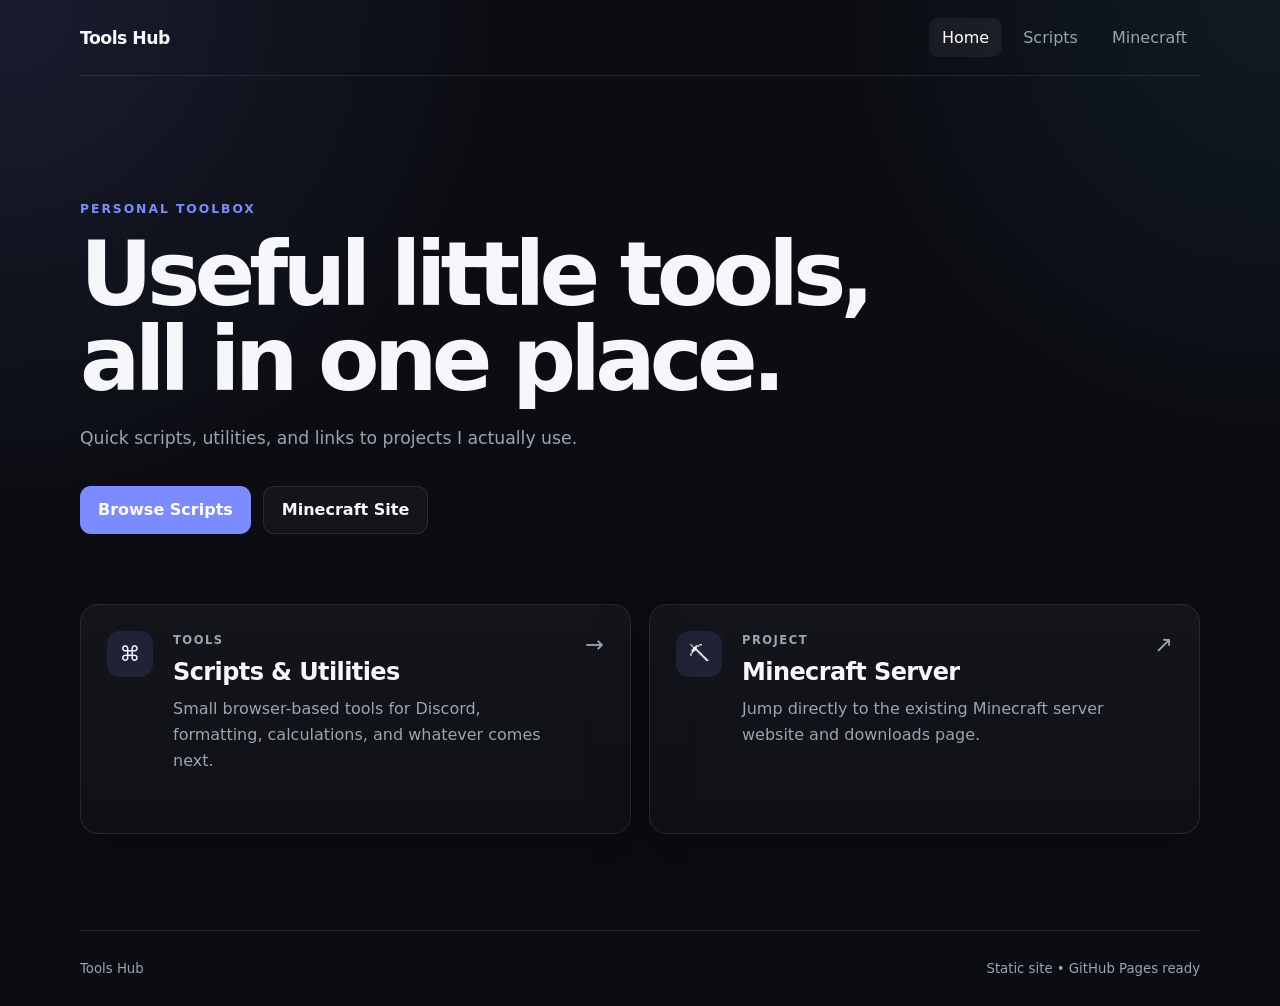
==== index.html @ d019347d "Add files via upload" ====
<!DOCTYPE html>
<html lang="en">
<head>
  <meta charset="UTF-8">
  <meta name="viewport" content="width=device-width, initial-scale=1.0">
  <meta name="description" content="Personal scripts, tools, and project links.">
  <title>Tools Hub</title>
  <link rel="stylesheet" href="./assets/style.css">
</head>
<body>
  <header class="site-header">
    <a class="brand" href="./">Tools Hub</a>
    <nav>
      <a href="./" class="active">Home</a>
      <a href="./scripts/">Scripts</a>
      <a href="https://YOUR-MINECRAFT-SITE-HERE.example" target="_blank" rel="noopener">Minecraft</a>
    </nav>
  </header>

  <main class="page-shell">
    <section class="hero">
      <p class="eyebrow">PERSONAL TOOLBOX</p>
      <h1>Useful little tools,<br>all in one place.</h1>
      <p class="hero-copy">
        Quick scripts, utilities, and links to projects I actually use.
      </p>
      <div class="hero-actions">
        <a class="button primary" href="./scripts/">Browse Scripts</a>
        <a class="button secondary" href="https://YOUR-MINECRAFT-SITE-HERE.example" target="_blank" rel="noopener">Minecraft Site</a>
      </div>
    </section>

    <section class="card-grid home-grid">
      <a class="feature-card" href="./scripts/">
        <div class="card-icon">⌘</div>
        <div>
          <p class="card-kicker">TOOLS</p>
          <h2>Scripts & Utilities</h2>
          <p>Small browser-based tools for Discord, formatting, calculations, and whatever comes next.</p>
        </div>
        <span class="card-arrow">→</span>
      </a>

      <a class="feature-card" href="https://YOUR-MINECRAFT-SITE-HERE.example" target="_blank" rel="noopener">
        <div class="card-icon">⛏</div>
        <div>
          <p class="card-kicker">PROJECT</p>
          <h2>Minecraft Server</h2>
          <p>Jump directly to the existing Minecraft server website and downloads page.</p>
        </div>
        <span class="card-arrow">↗</span>
      </a>
    </section>
  </main>

  <footer>
    <span>Tools Hub</span>
    <span>Static site • GitHub Pages ready</span>
  </footer>
</body>
</html>
---- assets/style.css ----
* {
  box-sizing: border-box;
}

:root {
  --bg: #0b0d12;
  --panel: #121621;
  --panel-2: #171c28;
  --text: #f5f7fb;
  --muted: #9aa4b2;
  --line: rgba(255,255,255,.09);
  --accent: #7c8cff;
  --accent-2: #5e6ae8;
  --success: #4bd19b;
  --shadow: 0 20px 60px rgba(0,0,0,.28);
}

html {
  color-scheme: dark;
}

body {
  margin: 0;
  min-height: 100vh;
  background:
    radial-gradient(circle at top left, rgba(124,140,255,.12), transparent 32rem),
    radial-gradient(circle at top right, rgba(91,202,255,.07), transparent 28rem),
    var(--bg);
  color: var(--text);
  font-family: Inter, ui-sans-serif, system-ui, -apple-system, BlinkMacSystemFont, "Segoe UI", sans-serif;
}

a {
  color: inherit;
  text-decoration: none;
}

button,
input,
select {
  font: inherit;
}

.site-header {
  width: min(1120px, calc(100% - 32px));
  margin: 0 auto;
  min-height: 76px;
  display: flex;
  align-items: center;
  justify-content: space-between;
  border-bottom: 1px solid var(--line);
}

.brand {
  font-weight: 800;
  letter-spacing: -.03em;
  font-size: 1.08rem;
}

nav {
  display: flex;
  gap: 8px;
}

nav a {
  color: var(--muted);
  padding: 10px 13px;
  border-radius: 9px;
  transition: .2s ease;
}

nav a:hover,
nav a.active {
  color: white;
  background: rgba(255,255,255,.055);
}

.page-shell {
  width: min(1120px, calc(100% - 32px));
  margin: 0 auto;
  padding: 72px 0 96px;
}

.page-shell.narrow {
  width: min(820px, calc(100% - 32px));
}

.hero {
  max-width: 820px;
  padding: 54px 0 70px;
}

.eyebrow {
  margin: 0 0 16px;
  color: var(--accent);
  font-size: .77rem;
  font-weight: 800;
  letter-spacing: .16em;
}

h1,
h2,
p {
  margin-top: 0;
}

h1 {
  margin-bottom: 22px;
  font-size: clamp(3rem, 7vw, 6.3rem);
  line-height: .95;
  letter-spacing: -.065em;
}

.hero-copy,
.page-heading > p:last-child {
  max-width: 680px;
  color: var(--muted);
  font-size: 1.08rem;
  line-height: 1.7;
}

.hero-actions {
  display: flex;
  flex-wrap: wrap;
  gap: 12px;
  margin-top: 32px;
}

.button {
  display: inline-flex;
  min-height: 48px;
  align-items: center;
  justify-content: center;
  padding: 0 18px;
  border-radius: 11px;
  font-weight: 750;
  transition: .2s ease;
}

.button.primary {
  background: var(--accent);
  color: #fff;
}

.button.primary:hover {
  transform: translateY(-1px);
  background: var(--accent-2);
}

.button.secondary {
  border: 1px solid var(--line);
  background: rgba(255,255,255,.035);
}

.card-grid,
.tool-grid {
  display: grid;
  grid-template-columns: repeat(2, minmax(0, 1fr));
  gap: 18px;
}

.feature-card,
.tool-card,
.generator-card {
  border: 1px solid var(--line);
  background: linear-gradient(180deg, rgba(255,255,255,.035), rgba(255,255,255,.018));
  box-shadow: var(--shadow);
  border-radius: 18px;
}

.feature-card {
  min-height: 230px;
  padding: 26px;
  display: grid;
  grid-template-columns: auto 1fr auto;
  gap: 20px;
  align-items: start;
  transition: .2s ease;
}

.feature-card:hover,
.tool-card:hover {
  transform: translateY(-3px);
  border-color: rgba(124,140,255,.35);
}

.card-icon,
.tool-icon {
  display: grid;
  place-items: center;
  width: 46px;
  height: 46px;
  border-radius: 13px;
  background: rgba(124,140,255,.12);
  font-size: 1.3rem;
}

.card-kicker {
  color: var(--accent);
  font-size: .72rem;
  letter-spacing: .13em;
  font-weight: 800;
  margin-bottom: 8px;
}

.feature-card h2,
.tool-card h2 {
  margin-bottom: 10px;
  letter-spacing: -.025em;
}

.feature-card p,
.tool-card p {
  color: var(--muted);
  line-height: 1.65;
}

.card-arrow {
  color: var(--muted);
  font-size: 1.4rem;
}

.page-heading {
  margin-bottom: 34px;
}

.page-heading.compact h1,
.page-heading h1 {
  font-size: clamp(2.5rem, 6vw, 4.5rem);
  margin-bottom: 16px;
}

.back-link {
  display: inline-block;
  color: var(--muted);
  margin-bottom: 28px;
}

.back-link:hover {
  color: white;
}

.tool-card {
  padding: 24px;
  min-height: 250px;
  display: flex;
  flex-direction: column;
  transition: .2s ease;
}

.tool-top,
.tool-footer,
.result-header,
.timezone-line {
  display: flex;
  align-items: center;
  justify-content: space-between;
  gap: 16px;
}

.status-pill {
  color: var(--success);
  background: rgba(75,209,155,.09);
  border: 1px solid rgba(75,209,155,.18);
  padding: 6px 9px;
  border-radius: 999px;
  font-size: .72rem;
  font-weight: 800;
}

.status-pill.subtle {
  color: var(--muted);
  border-color: var(--line);
  background: rgba(255,255,255,.03);
}

.tool-card h2 {
  margin-top: 24px;
}

.tool-footer {
  margin-top: auto;
  padding-top: 24px;
  color: #dbe0e8;
  font-weight: 700;
}

.muted-card {
  opacity: .67;
}

.generator-card {
  padding: 28px;
}

.field-grid.two-col,
.info-grid {
  display: grid;
  grid-template-columns: repeat(2, minmax(0, 1fr));
  gap: 14px;
}

.field {
  display: block;
  margin-bottom: 18px;
}

.field > span {
  display: block;
  margin-bottom: 8px;
  color: #dbe0e8;
  font-size: .88rem;
  font-weight: 700;
}

input,
select {
  width: 100%;
  min-height: 48px;
  border: 1px solid var(--line);
  border-radius: 11px;
  background: #0d1119;
  color: white;
  padding: 0 13px;
  outline: none;
}

input:focus,
select:focus {
  border-color: rgba(124,140,255,.7);
  box-shadow: 0 0 0 3px rgba(124,140,255,.1);
}

.quick-row {
  display: flex;
  flex-wrap: wrap;
  gap: 8px;
  margin: -2px 0 22px;
}

.quick-btn,
.copy-button {
  border: 1px solid var(--line);
  background: rgba(255,255,255,.035);
  color: #dce1e9;
  border-radius: 9px;
  cursor: pointer;
  transition: .2s ease;
}

.quick-btn {
  padding: 8px 11px;
}

.quick-btn:hover,
.copy-button:hover {
  background: rgba(124,140,255,.12);
  border-color: rgba(124,140,255,.3);
}

.timezone-line {
  color: var(--muted);
  border-top: 1px solid var(--line);
  padding-top: 18px;
  margin-top: 4px;
}

.timezone-line strong {
  color: white;
  text-align: right;
}

.result-panel {
  margin-top: 20px;
  border: 1px solid var(--line);
  border-radius: 14px;
  background: #090c12;
  padding: 16px;
}

.result-header {
  margin-bottom: 13px;
  color: var(--muted);
  font-size: .84rem;
  font-weight: 700;
}

.copy-button {
  padding: 7px 11px;
}

#output {
  display: block;
  overflow-wrap: anywhere;
  color: #dfe4ff;
  font-size: clamp(1rem, 4vw, 1.28rem);
}

.info-grid {
  margin-top: 14px;
}

.info-box {
  border: 1px solid var(--line);
  border-radius: 12px;
  padding: 14px;
  background: rgba(255,255,255,.02);
}

.info-box span {
  display: block;
  color: var(--muted);
  font-size: .76rem;
  margin-bottom: 6px;
}

.info-box strong {
  font-size: .92rem;
}

.helper {
  color: var(--muted);
  line-height: 1.6;
  margin: 18px 0 0;
  font-size: .88rem;
}

.toast {
  position: fixed;
  left: 50%;
  bottom: 26px;
  transform: translate(-50%, 18px);
  opacity: 0;
  pointer-events: none;
  background: #f7f8fb;
  color: #11141a;
  border-radius: 10px;
  padding: 10px 14px;
  font-weight: 800;
  transition: .2s ease;
}

.toast.show {
  opacity: 1;
  transform: translate(-50%, 0);
}

footer {
  width: min(1120px, calc(100% - 32px));
  margin: 0 auto;
  border-top: 1px solid var(--line);
  min-height: 76px;
  display: flex;
  justify-content: space-between;
  align-items: center;
  color: var(--muted);
  font-size: .83rem;
}

footer a:hover {
  color: white;
}

@media (max-width: 760px) {
  .site-header {
    min-height: auto;
    padding: 18px 0;
    align-items: flex-start;
    gap: 18px;
    flex-direction: column;
  }

  nav {
    width: 100%;
    overflow-x: auto;
  }

  .page-shell {
    padding-top: 45px;
  }

  .hero {
    padding-top: 22px;
  }

  h1 {
    font-size: clamp(3rem, 16vw, 4.7rem);
  }

  .card-grid,
  .tool-grid,
  .field-grid.two-col,
  .info-grid {
    grid-template-columns: 1fr;
  }

  .feature-card {
    grid-template-columns: auto 1fr;
  }

  .card-arrow {
    display: none;
  }

  .generator-card {
    padding: 20px;
  }

  footer {
    padding: 20px 0;
    align-items: flex-start;
    gap: 8px;
    flex-direction: column;
  }
}
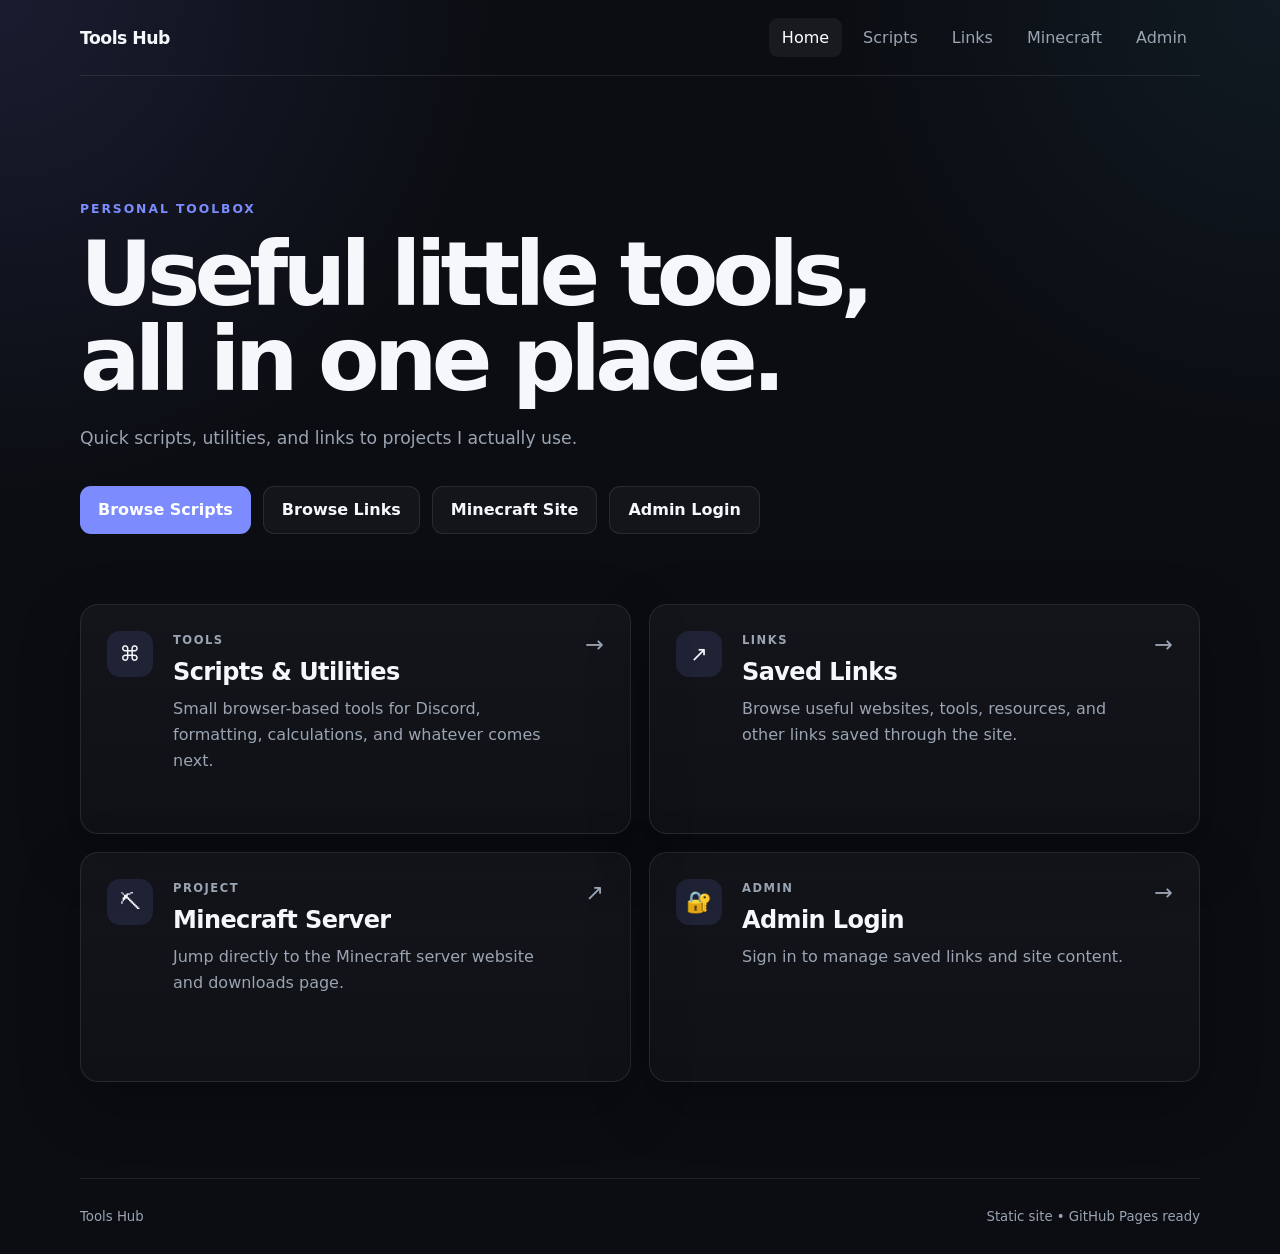
==== commit 0c857f5e: "Refactor HTML structure and improve accessibility" ====
--- a/index.html
+++ b/index.html
@@ -5,57 +5,263 @@
   <meta name="viewport" content="width=device-width, initial-scale=1.0">
   <meta name="description" content="Personal scripts, tools, and project links.">
   <title>Tools Hub</title>
+
   <link rel="stylesheet" href="./assets/style.css">
 </head>
+
 <body>
+
+  <!-- =========================
+       TOP NAVIGATION
+       ========================= -->
   <header class="site-header">
-    <a class="brand" href="./">Tools Hub</a>
+
+    <a class="brand" href="./">
+      Tools Hub
+    </a>
+
     <nav>
-      <a href="./" class="active">Home</a>
-      <a href="./scripts/">Scripts</a>
-      <a href="https://YOUR-MINECRAFT-SITE-HERE.example" target="_blank" rel="noopener">Minecraft</a>
+      <a href="./" class="active">
+        Home
+      </a>
+
+      <a href="./scripts/">
+        Scripts
+      </a>
+
+      <a href="./links/">
+        Links
+      </a>
+
+      <a
+        href="https://herd.amirdmgazzali.com/"
+        target="_blank"
+        rel="noopener"
+      >
+        Minecraft
+      </a>
+
+      <a href="./admin/">
+        Admin
+      </a>
     </nav>
+
   </header>
 
+
+  <!-- =========================
+       MAIN CONTENT
+       ========================= -->
   <main class="page-shell">
+
+    <!-- =========================
+         HERO
+         ========================= -->
     <section class="hero">
-      <p class="eyebrow">PERSONAL TOOLBOX</p>
-      <h1>Useful little tools,<br>all in one place.</h1>
+
+      <p class="eyebrow">
+        PERSONAL TOOLBOX
+      </p>
+
+      <h1>
+        Useful little tools,<br>
+        all in one place.
+      </h1>
+
       <p class="hero-copy">
         Quick scripts, utilities, and links to projects I actually use.
       </p>
+
+
+      <!-- Main buttons -->
       <div class="hero-actions">
-        <a class="button primary" href="./scripts/">Browse Scripts</a>
-        <a class="button secondary" href="https://YOUR-MINECRAFT-SITE-HERE.example" target="_blank" rel="noopener">Minecraft Site</a>
+
+        <a
+          class="button primary"
+          href="./scripts/"
+        >
+          Browse Scripts
+        </a>
+
+        <a
+          class="button secondary"
+          href="./links/"
+        >
+          Browse Links
+        </a>
+
+        <a
+          class="button secondary"
+          href="https://herd.amirdmgazzali.com/"
+          target="_blank"
+          rel="noopener"
+        >
+          Minecraft Site
+        </a>
+
+        <a
+          class="button secondary"
+          href="./admin/"
+        >
+          Admin Login
+        </a>
+
       </div>
+
     </section>
 
+
+    <!-- =========================
+         FEATURE CARDS
+         ========================= -->
     <section class="card-grid home-grid">
-      <a class="feature-card" href="./scripts/">
-        <div class="card-icon">⌘</div>
-        <div>
-          <p class="card-kicker">TOOLS</p>
-          <h2>Scripts & Utilities</h2>
-          <p>Small browser-based tools for Discord, formatting, calculations, and whatever comes next.</p>
-        </div>
-        <span class="card-arrow">→</span>
-      </a>
-
-      <a class="feature-card" href="https://YOUR-MINECRAFT-SITE-HERE.example" target="_blank" rel="noopener">
-        <div class="card-icon">⛏</div>
-        <div>
-          <p class="card-kicker">PROJECT</p>
-          <h2>Minecraft Server</h2>
-          <p>Jump directly to the existing Minecraft server website and downloads page.</p>
-        </div>
-        <span class="card-arrow">↗</span>
-      </a>
+
+      <!-- Scripts -->
+      <a
+        class="feature-card"
+        href="./scripts/"
+      >
+
+        <div class="card-icon">
+          ⌘
+        </div>
+
+        <div>
+          <p class="card-kicker">
+            TOOLS
+          </p>
+
+          <h2>
+            Scripts & Utilities
+          </h2>
+
+          <p>
+            Small browser-based tools for Discord,
+            formatting, calculations, and whatever comes next.
+          </p>
+        </div>
+
+        <span class="card-arrow">
+          →
+        </span>
+
+      </a>
+
+
+      <!-- Links -->
+      <a
+        class="feature-card"
+        href="./links/"
+      >
+
+        <div class="card-icon">
+          ↗
+        </div>
+
+        <div>
+          <p class="card-kicker">
+            LINKS
+          </p>
+
+          <h2>
+            Saved Links
+          </h2>
+
+          <p>
+            Browse useful websites, tools, resources,
+            and other links saved through the site.
+          </p>
+        </div>
+
+        <span class="card-arrow">
+          →
+        </span>
+
+      </a>
+
+
+      <!-- Minecraft -->
+      <a
+        class="feature-card"
+        href="https://herd.amirdmgazzali.com/"
+        target="_blank"
+        rel="noopener"
+      >
+
+        <div class="card-icon">
+          ⛏
+        </div>
+
+        <div>
+          <p class="card-kicker">
+            PROJECT
+          </p>
+
+          <h2>
+            Minecraft Server
+          </h2>
+
+          <p>
+            Jump directly to the Minecraft server website
+            and downloads page.
+          </p>
+        </div>
+
+        <span class="card-arrow">
+          ↗
+        </span>
+
+      </a>
+
+
+      <!-- Admin -->
+      <a
+        class="feature-card"
+        href="./admin/"
+      >
+
+        <div class="card-icon">
+          🔐
+        </div>
+
+        <div>
+          <p class="card-kicker">
+            ADMIN
+          </p>
+
+          <h2>
+            Admin Login
+          </h2>
+
+          <p>
+            Sign in to manage saved links
+            and site content.
+          </p>
+        </div>
+
+        <span class="card-arrow">
+          →
+        </span>
+
+      </a>
+
     </section>
+
   </main>
 
+
+  <!-- =========================
+       FOOTER
+       ========================= -->
   <footer>
-    <span>Tools Hub</span>
-    <span>Static site • GitHub Pages ready</span>
+    <span>
+      Tools Hub
+    </span>
+
+    <span>
+      Static site • GitHub Pages ready
+    </span>
   </footer>
+
 </body>
 </html>
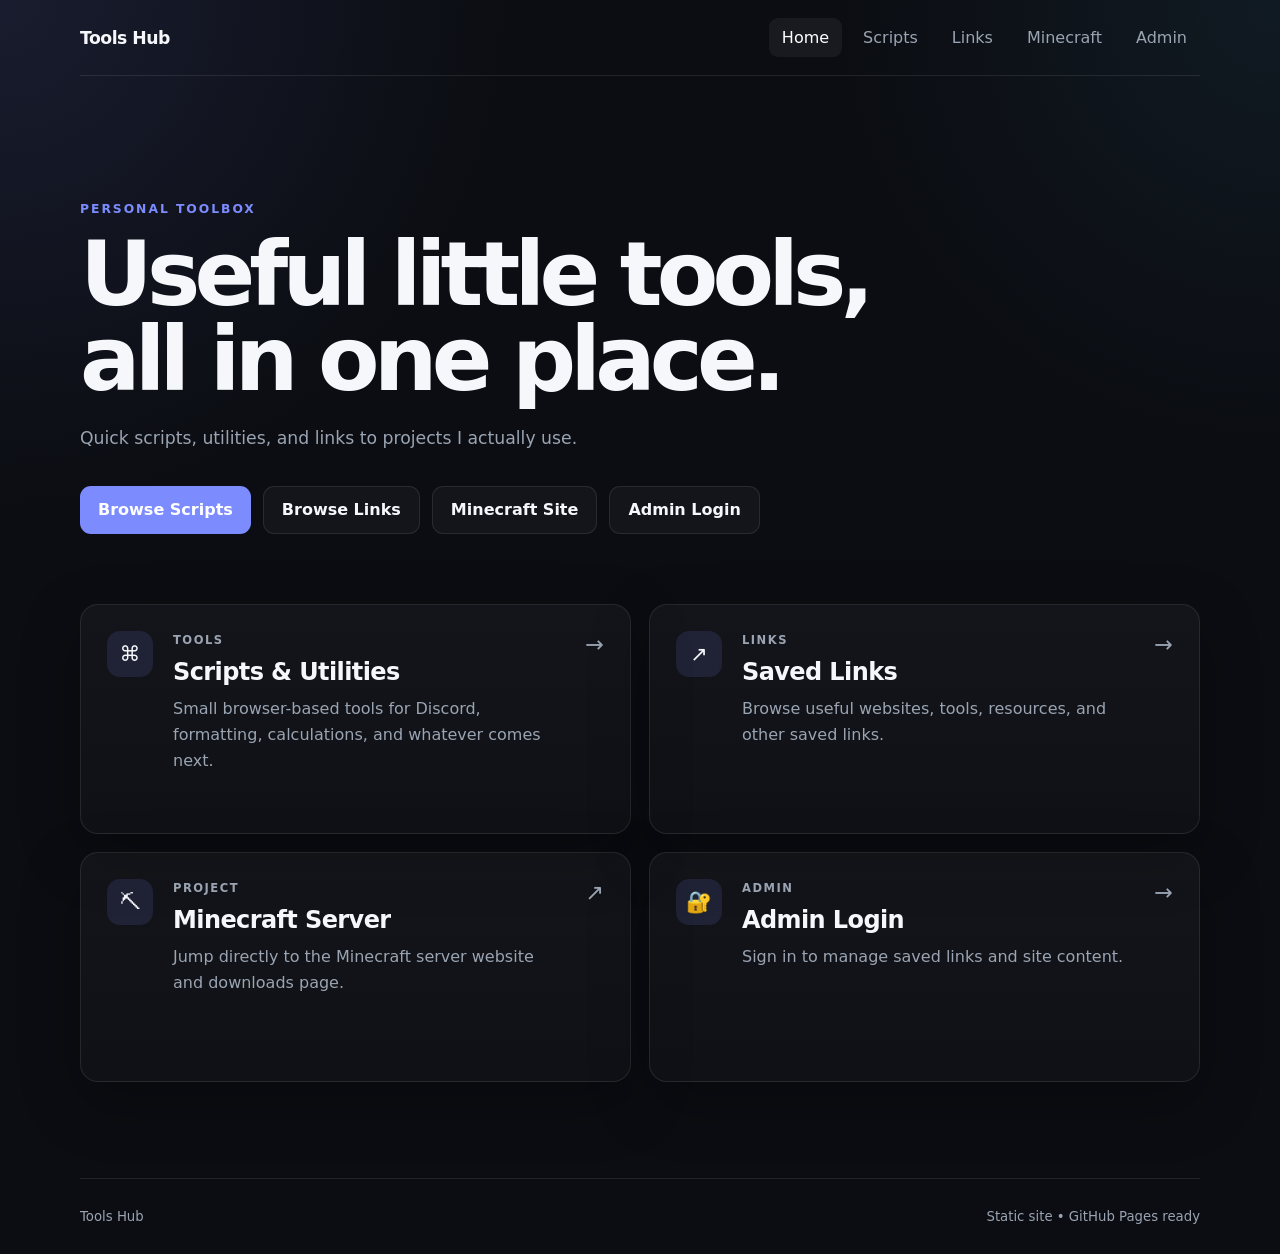
==== commit 8abff885: "Refactor navigation links and comments in index.html Updated navigation links to use absolute paths " ====
--- a/index.html
+++ b/index.html
@@ -4,47 +4,28 @@
   <meta charset="UTF-8">
   <meta name="viewport" content="width=device-width, initial-scale=1.0">
   <meta name="description" content="Personal scripts, tools, and project links.">
+
   <title>Tools Hub</title>
 
+  <!-- Main site styling -->
   <link rel="stylesheet" href="./assets/style.css">
+
+  <!-- Shared navigation -->
+  <script src="/assets/nav.js"></script>
 </head>
 
 <body>
 
   <!-- =========================
-       TOP NAVIGATION
+       SHARED TOP NAVIGATION
        ========================= -->
   <header class="site-header">
 
-    <a class="brand" href="./">
+    <a class="brand" href="/">
       Tools Hub
     </a>
 
-    <nav>
-      <a href="./" class="active">
-        Home
-      </a>
-
-      <a href="./scripts/">
-        Scripts
-      </a>
-
-      <a href="./links/">
-        Links
-      </a>
-
-      <a
-        href="https://herd.amirdmgazzali.com/"
-        target="_blank"
-        rel="noopener"
-      >
-        Minecraft
-      </a>
-
-      <a href="./admin/">
-        Admin
-      </a>
-    </nav>
+    <nav id="mainNav"></nav>
 
   </header>
 
@@ -53,6 +34,7 @@
        MAIN CONTENT
        ========================= -->
   <main class="page-shell">
+
 
     <!-- =========================
          HERO
@@ -78,14 +60,14 @@
 
         <a
           class="button primary"
-          href="./scripts/"
+          href="/scripts/"
         >
           Browse Scripts
         </a>
 
         <a
           class="button secondary"
-          href="./links/"
+          href="/links/"
         >
           Browse Links
         </a>
@@ -101,7 +83,7 @@
 
         <a
           class="button secondary"
-          href="./admin/"
+          href="/admin/"
         >
           Admin Login
         </a>
@@ -116,10 +98,13 @@
          ========================= -->
     <section class="card-grid home-grid">
 
-      <!-- Scripts -->
-      <a
-        class="feature-card"
-        href="./scripts/"
+
+      <!-- =========================
+           SCRIPTS
+           ========================= -->
+      <a
+        class="feature-card"
+        href="/scripts/"
       >
 
         <div class="card-icon">
@@ -127,6 +112,7 @@
         </div>
 
         <div>
+
           <p class="card-kicker">
             TOOLS
           </p>
@@ -139,6 +125,7 @@
             Small browser-based tools for Discord,
             formatting, calculations, and whatever comes next.
           </p>
+
         </div>
 
         <span class="card-arrow">
@@ -148,10 +135,12 @@
       </a>
 
 
-      <!-- Links -->
-      <a
-        class="feature-card"
-        href="./links/"
+      <!-- =========================
+           LINKS
+           ========================= -->
+      <a
+        class="feature-card"
+        href="/links/"
       >
 
         <div class="card-icon">
@@ -159,6 +148,7 @@
         </div>
 
         <div>
+
           <p class="card-kicker">
             LINKS
           </p>
@@ -168,9 +158,10 @@
           </h2>
 
           <p>
-            Browse useful websites, tools, resources,
-            and other links saved through the site.
-          </p>
+            Browse useful websites, tools,
+            resources, and other saved links.
+          </p>
+
         </div>
 
         <span class="card-arrow">
@@ -180,7 +171,9 @@
       </a>
 
 
-      <!-- Minecraft -->
+      <!-- =========================
+           MINECRAFT
+           ========================= -->
       <a
         class="feature-card"
         href="https://herd.amirdmgazzali.com/"
@@ -193,6 +186,7 @@
         </div>
 
         <div>
+
           <p class="card-kicker">
             PROJECT
           </p>
@@ -202,9 +196,10 @@
           </h2>
 
           <p>
-            Jump directly to the Minecraft server website
-            and downloads page.
-          </p>
+            Jump directly to the Minecraft
+            server website and downloads page.
+          </p>
+
         </div>
 
         <span class="card-arrow">
@@ -214,10 +209,12 @@
       </a>
 
 
-      <!-- Admin -->
-      <a
-        class="feature-card"
-        href="./admin/"
+      <!-- =========================
+           ADMIN
+           ========================= -->
+      <a
+        class="feature-card"
+        href="/admin/"
       >
 
         <div class="card-icon">
@@ -225,6 +222,7 @@
         </div>
 
         <div>
+
           <p class="card-kicker">
             ADMIN
           </p>
@@ -237,6 +235,7 @@
             Sign in to manage saved links
             and site content.
           </p>
+
         </div>
 
         <span class="card-arrow">
@@ -254,6 +253,7 @@
        FOOTER
        ========================= -->
   <footer>
+
     <span>
       Tools Hub
     </span>
@@ -261,7 +261,16 @@
     <span>
       Static site • GitHub Pages ready
     </span>
+
   </footer>
+
+
+  <!-- =========================
+       START SHARED NAV
+       ========================= -->
+  <script>
+    renderNav("Home");
+  </script>
 
 </body>
 </html>
